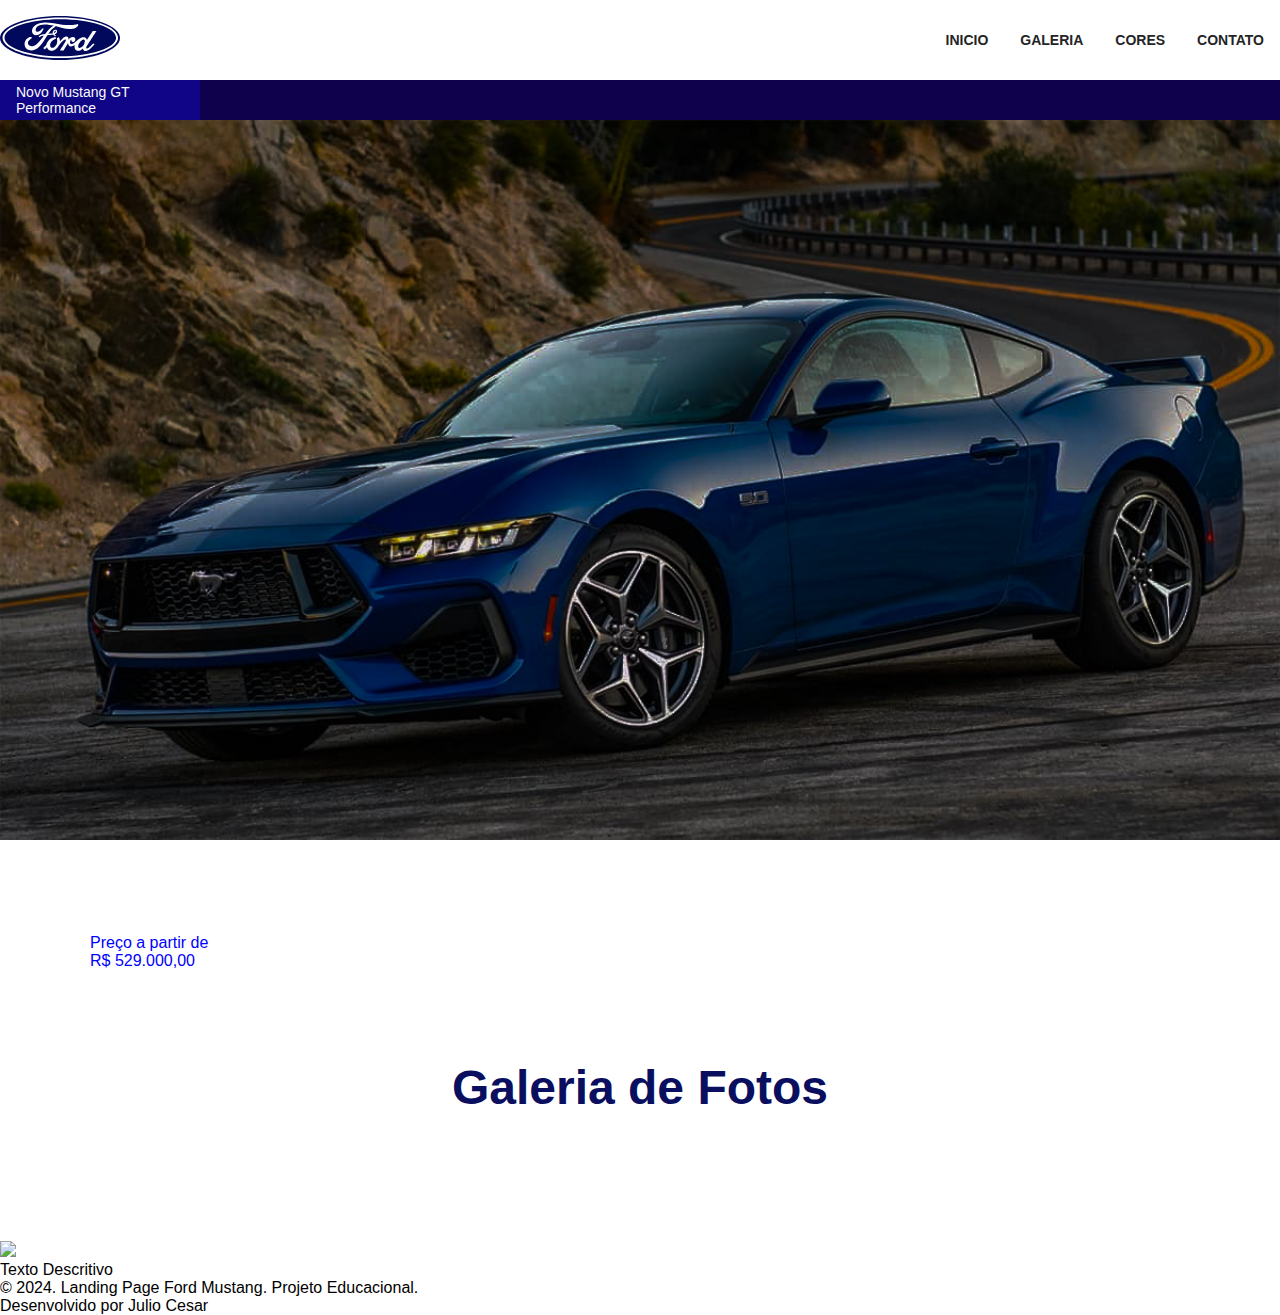
==== index.html @ c280e9c6 "Html e Estilização" ====
<!DOCTYPE html>
<html lang="pt-BR">

<head>
    <meta charset="UTF-8">
    <meta name="viewport" content="width=device-width, initial-scale=1.0">
    <title>Ford Mustang | Landing Page</title>
    <link rel="stylesheet" href="css/style.css">
</head>

<body>
    <header>
        <nav>
            <div class="logo">
                <img src="assets/ford-logo.svg" alt="Logo Jeep">
            </div>
            <menu>
                <a href="">Inicio</a>
                <a href="">Galeria</a>
                <a href="">Cores</a>
                <a href="">Contato</a>
            </menu>
        </nav>
        <div class="bar">
            <div class="bar-text">
                Novo Mustang GT Performance
            </div>
        </div>
    </header>
    <main>
        <section id="inicio">
            <div class="banner">
                <img src="assets/mustang-azul-ford-escuro.png" alt="Ford Mustang">
            </div>
        </section>
        <div class="preco">
            <p>Preço a partir de </p>
            <p>R$ 529.000,00</p>
        </div>



        <section id="galeria">
            <div class="galeria">
                <h2>Galeria de Fotos</h2>
                <div class="thumbs">
                    <img src="" alt="">
                </div>
                <div class="thumb">
                    <img src="" alt="">
                </div>
                <div class="thumb">
                    <img src="" alt="">
                </div>
                <div class="thumb">
                    <img src="" alt="">
                </div>
                <div class="thumb">
                    <img src="" alt="">
                </div>
                <div class="thumb">
                    <img src="" alt="">
                </div>
                <div class="thumb">
                    <img src="" ">
                </div>
            </div>
            <div class="large ">
                <div class="img-large ">
                    <img src=" " alt=" ">
                </div>
                <p>Texto Descritivo</p>
            </div>
        </section>
        <section id="cores ">

        </section>
        <section id="contato ">

        </section>
    </main>
    <footer>
        <p>&copy; 2024. Landing Page Ford Mustang. Projeto Educacional.</p>
        <p>Desenvolvido por Julio Cesar</p>
    </footer>
</body>

</html>
---- css/style.css ----
* {
    margin: 0;
    padding: 0;
    box-sizing: border-box;
    font-family: Arial, Helvetica, sans-serif;
}

body {}

header {
    width: 100%;
    height: 120px;
}

nav {
    width: 1280px;
    height: 80px;
    margin: 0 auto;
    display: flex;
    justify-content: space-between;
    align-items: center;
}

.logo {
    width: 120px;
}

.logo img {
    width: 100%;
}

menu {
    display: flex;
}

menu a:link,
menu a:visited {
    height: 80px;
    display: flex;
    align-items: center;
    padding: 0 16px;
    text-decoration: none;
    text-transform: uppercase;
    font-size: 14px;
    font-weight: bold;
    transition: .3s;
    color: #242424;
}

menu a:hover {
    background-color: #40424a;
}

.bar {
    width: 100%;
    height: 40px;
    background-color: #10014D;
}

.bar-text {
    width: 200px;
    height: 40px;
    background-color: #0F0586;
    color: #fafafa;
    display: flex;
    align-items: center;
    padding: 0 16px;
    font-size: 14px;
}

section {
    width: 100%;
    position: relative;
}

.banner {
    width: 100%;
}

.banner img {
    width: 100%;
}

.preco {
    color: blue;
    padding: 90px;
}

.galeria {
    color: #090e5e;
}

.galeria h2 {
    text-align: center;
    font-size: 48px;
}
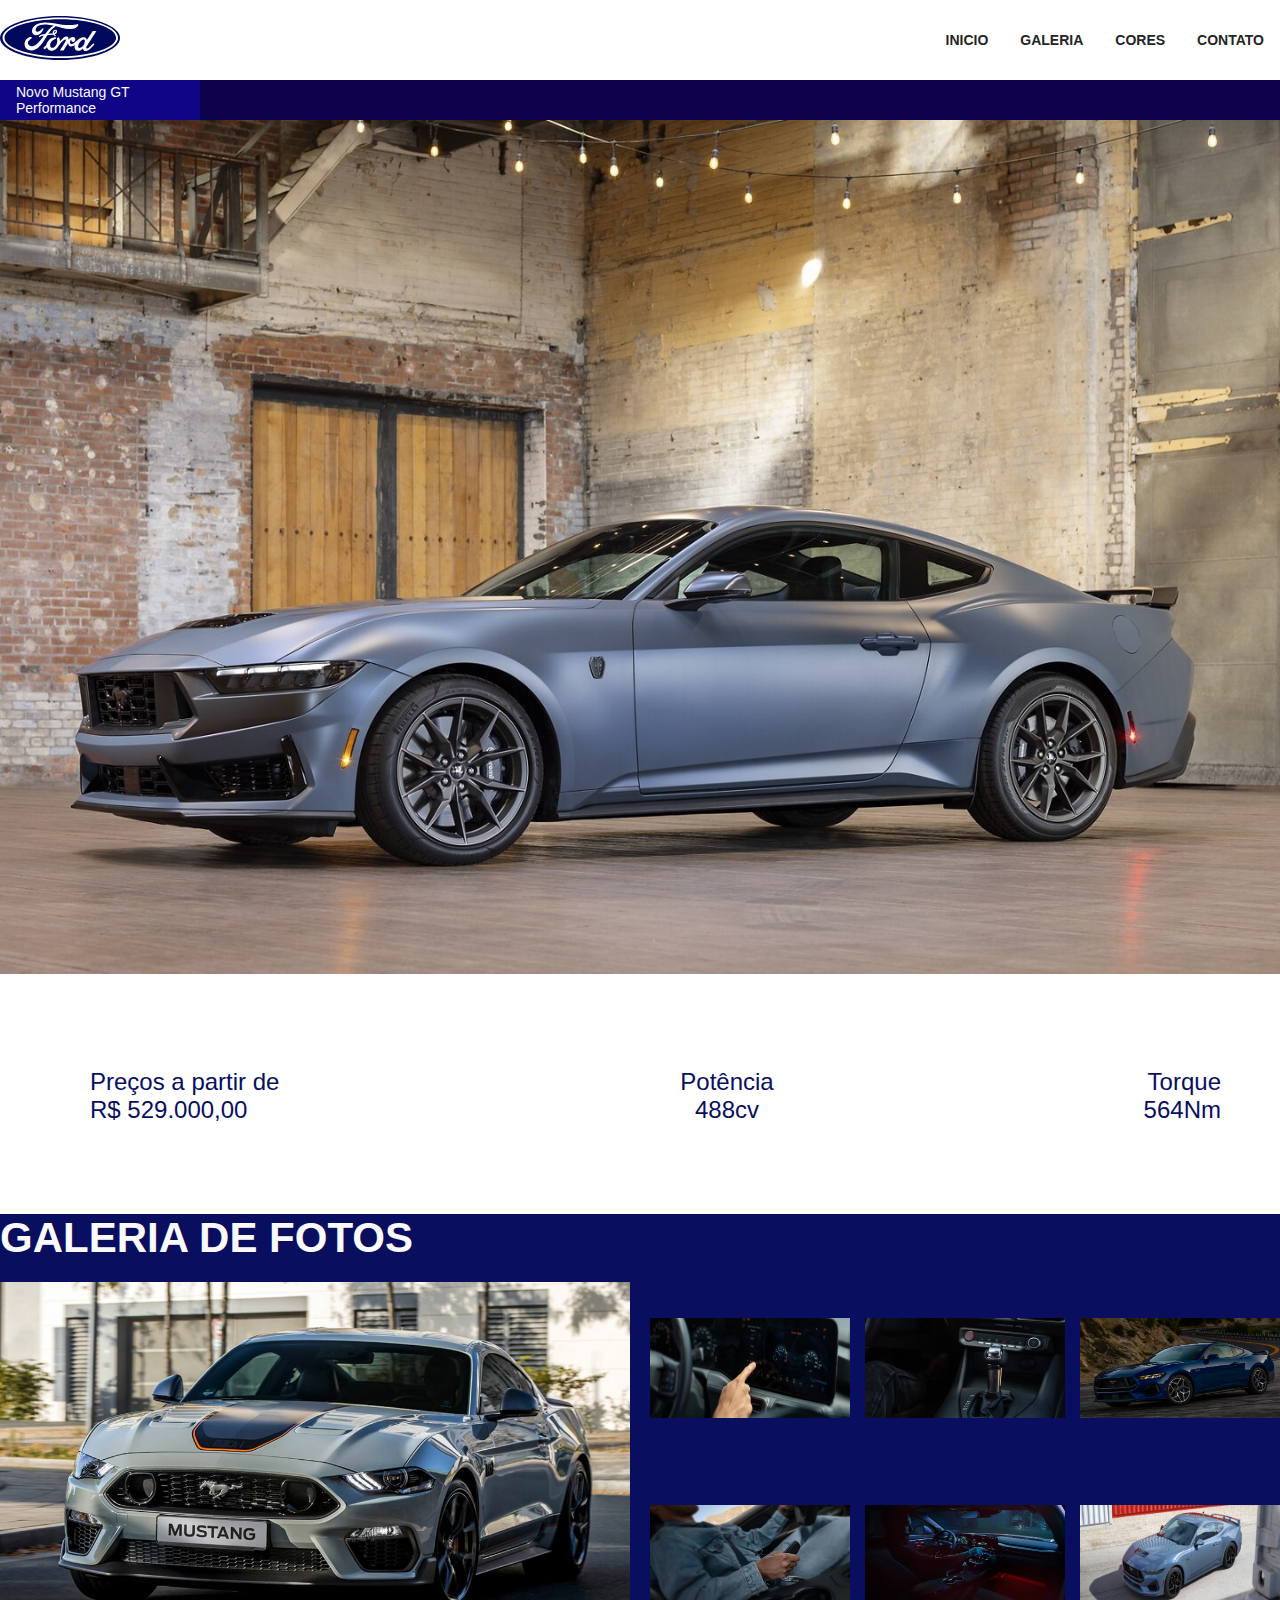
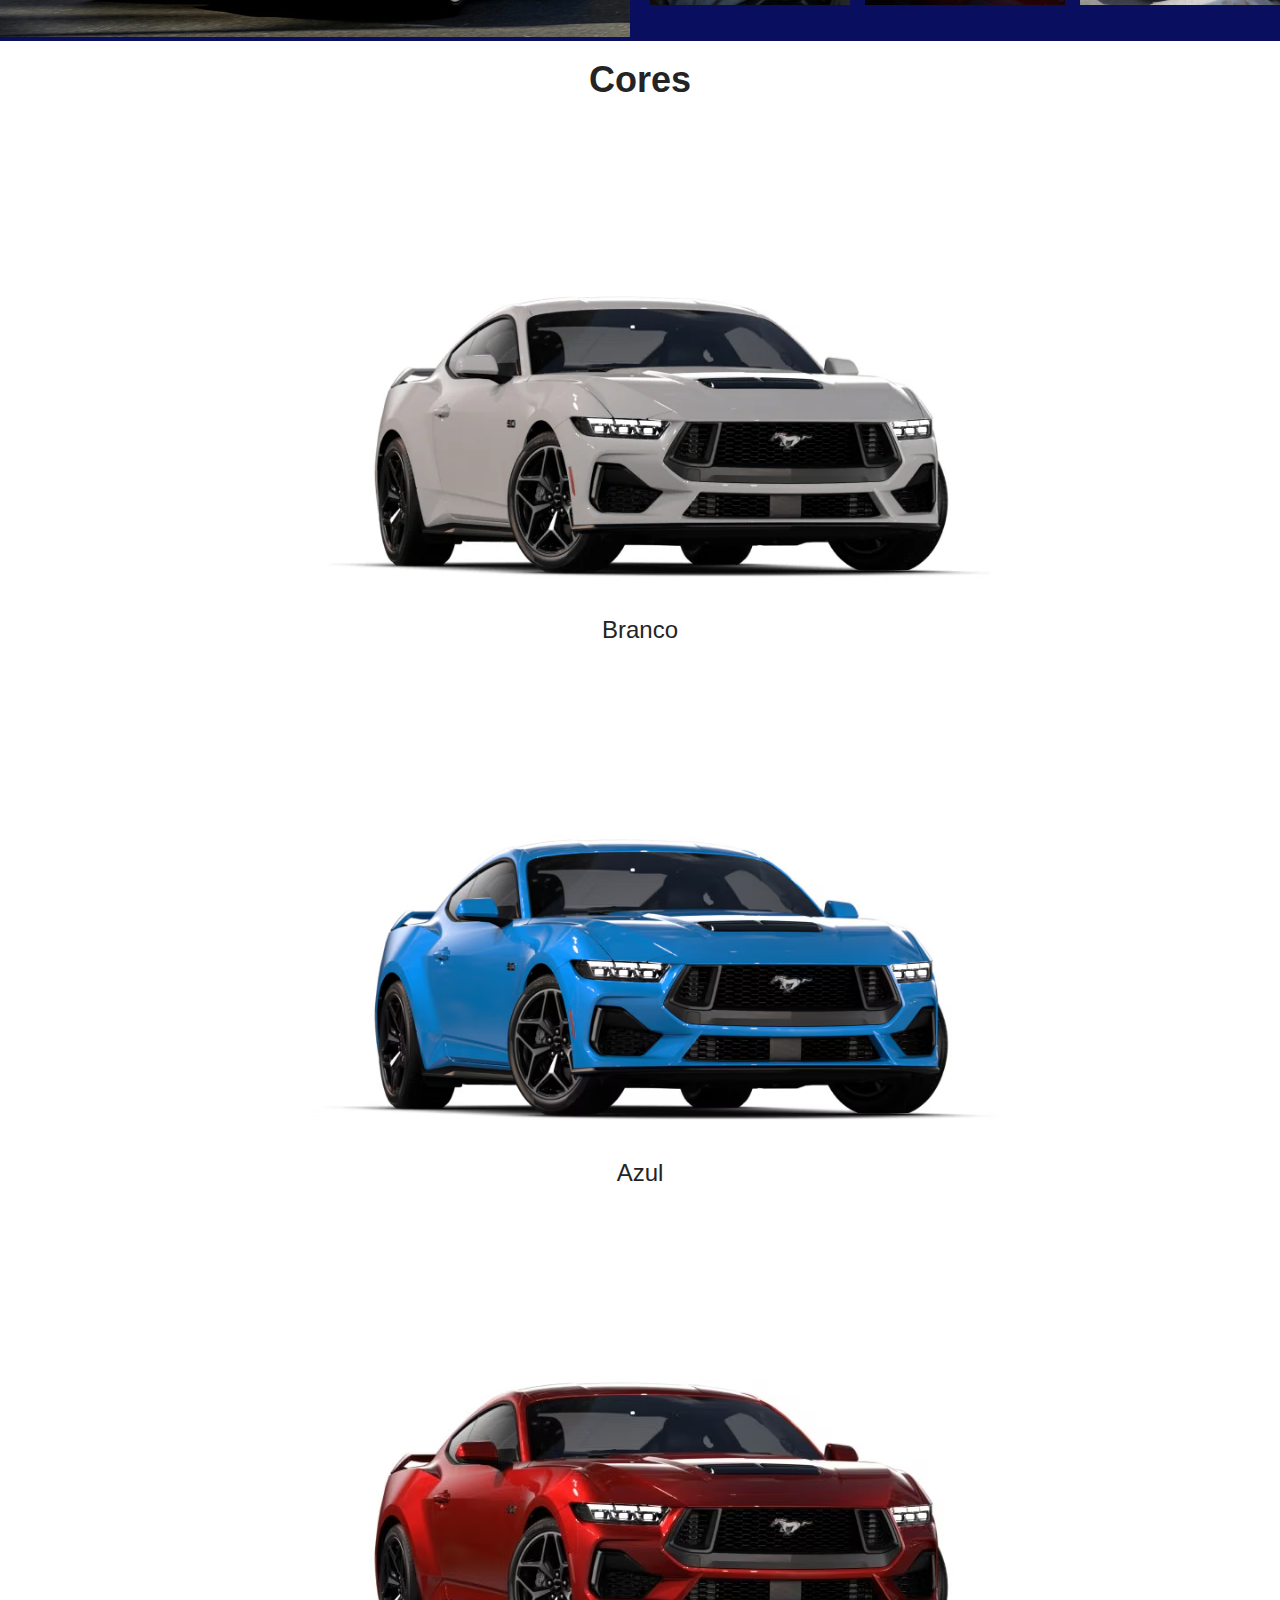
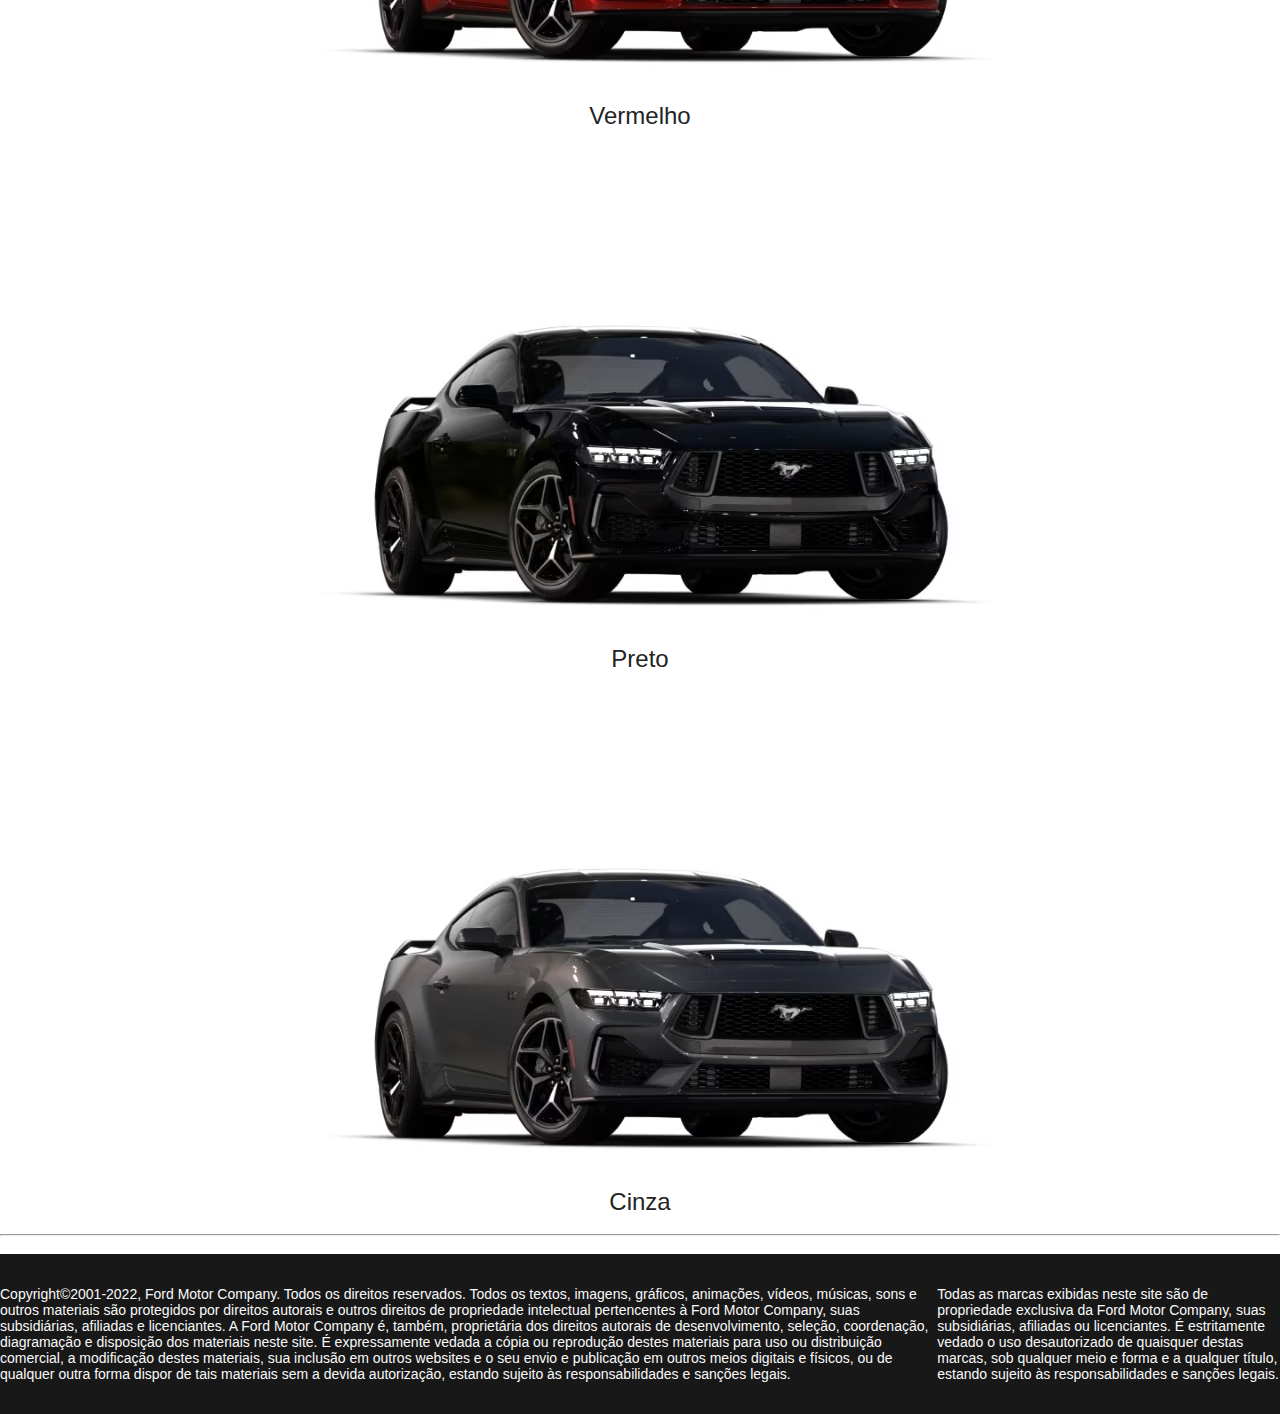
==== commit d69f49fa: "Html e Estilização" ====
--- a/index.html
+++ b/index.html
@@ -23,66 +23,104 @@
         </nav>
         <div class="bar">
             <div class="bar-text">
-                Novo Mustang GT Performance
+                Novo Mustang GT Performance
             </div>
         </div>
     </header>
     <main>
+
         <section id="inicio">
             <div class="banner">
-                <img src="assets/mustang-azul-ford-escuro.png" alt="Ford Mustang">
+                <img src="assets/banner-ford.jfif" alt="Ford Mustang">
             </div>
         </section>
-        <div class="preco">
-            <p>Preço a partir de </p>
-            <p>R$ 529.000,00</p>
-        </div>
+        <section class="info">
+            <div class="preco">
+                <p>Preços a partir de <br> R$ 529.000,00</p>
+            </div>
+            <div class="potencia">
+                <p>Potência <br> 488cv</p>
+            </div>
+            <div class="torque">
+                <p>Torque <br> 564Nm
+                </p>
+            </div>
+        </section>
 
 
-
-        <section id="galeria">
-            <div class="galeria">
-                <h2>Galeria de Fotos</h2>
-                <div class="thumbs">
-                    <img src="" alt="">
-                </div>
-                <div class="thumb">
-                    <img src="" alt="">
-                </div>
-                <div class="thumb">
-                    <img src="" alt="">
-                </div>
-                <div class="thumb">
-                    <img src="" alt="">
-                </div>
-                <div class="thumb">
-                    <img src="" alt="">
-                </div>
-                <div class="thumb">
-                    <img src="" alt="">
-                </div>
-                <div class="thumb">
-                    <img src="" ">
+    </main>
+    <section id="galeria">
+        <div class="galeria">
+            <h2>Galeria de Fotos</h2>
+            <div class="large">
+                <div class="img-large">
+                    <img src="assets/large-img.jpg" alt="" id="fotoGrande">
                 </div>
             </div>
-            <div class="large ">
-                <div class="img-large ">
-                    <img src=" " alt=" ">
+            <div class="thumbs">
+                <div class="thumb" onclick="trocaImg('thumb-ford.avif')">
+                    <img src="assets/thumb-ford.avif" alt="">
                 </div>
-                <p>Texto Descritivo</p>
+                <div class="thumb" onclick="trocaImg('cambio-ford.avif')">
+                    <img src="assets/cambio-ford.avif" alt="">
+                </div>
+                <div class="thumb" onclick="trocaImg('mustang-azul-ford-escuro.png')">
+                    <img src="assets/mustang-azul-ford-escuro.png" alt="">
+                </div>
+                <div class="thumb" onclick="trocaImg('freio-ford.avif')">
+                    <img src="assets/freio-ford.avif" alt="">
+                </div>
+                <div class="thumb" onclick="trocaImg('interior-ford.avif')">
+                    <img src="assets/interior-ford.avif" alt="">
+                </div>
+                <div class="thumb" onclick="trocaImg('ford-car.jpg')">
+                    <img src="assets/ford-car.jpg" alt="">
+                </div>
             </div>
-        </section>
-        <section id="cores ">
+        </div>
+    </section>
+    <br>
+    <section id="cores ">
+        <div class="titulo-cores ">
+            <h2>Cores</h2>
+            <div class="cor ">
+                <img src="assets/branco.webp " alt=" ">
+                <p>Branco</p>
+            </div>
+            <div class="cor ">
+                <img src="assets/azul.avif " alt=" ">
+                <p>Azul</p>
+            </div>
+            <div class="cor ">
+                <img src="assets/red.avif " alt=" ">
+                <p>Vermelho</p>
+            </div>
+            <div class="cor ">
+                <img src="assets/black.avif " alt=" ">
+                <p>Preto</p>
+            </div>
+            <div class="cor ">
+                <img src="assets/cinza.avif " alt=" ">
+                <p>Cinza</p>
+            </div>
+    </section>
+    <br>
+    <hr>
+    <br>
+    <section id="contato ">
+        <footer>
 
-        </section>
-        <section id="contato ">
+            <div class="info ">
+                <p>Copyright©2001-2022, Ford Motor Company. Todos os direitos reservados. Todos os textos, imagens, gráficos, animações, vídeos, músicas, sons e outros materiais são protegidos por direitos autorais e outros direitos de propriedade intelectual
+                    pertencentes à Ford Motor Company, suas subsidiárias, afiliadas e licenciantes. A Ford Motor Company é, também, proprietária dos direitos autorais de desenvolvimento, seleção, coordenação, diagramação e disposição dos materiais neste
+                    site. É expressamente vedada a cópia ou reprodução destes materiais para uso ou distribuição comercial, a modificação destes materiais, sua inclusão em outros websites e o seu envio e publicação em outros meios digitais e físicos,
+                    ou de qualquer outra forma dispor de tais materiais sem a devida autorização, estando sujeito às responsabilidades e sanções legais.</p>
 
-        </section>
-    </main>
-    <footer>
-        <p>&copy; 2024. Landing Page Ford Mustang. Projeto Educacional.</p>
-        <p>Desenvolvido por Julio Cesar</p>
-    </footer>
+                <p>Todas as marcas exibidas neste site são de propriedade exclusiva da Ford Motor Company, suas subsidiárias, afiliadas ou licenciantes. É estritamente vedado o uso desautorizado de quaisquer destas marcas, sob qualquer meio e forma e a qualquer
+                    título, estando sujeito às responsabilidades e sanções legais.</p>
+
+            </div>
+        </footer>
 </body>
 
 </html>--- a/css/style.css
+++ b/css/style.css
@@ -68,6 +68,10 @@
     font-size: 14px;
 }
 
+main {
+    width: 100%;
+}
+
 section {
     width: 100%;
     position: relative;
@@ -82,15 +86,145 @@
 }
 
 .preco {
-    color: blue;
+    color: #090e5e;
     padding: 90px;
+    font-size: 24px;
+}
+
+.potencia {
+    color: #090e5e;
+    font-size: 24px;
+    text-align: center;
+}
+
+.torque {
+    color: #090e5e;
+    font-size: 24px;
+    right: 100px;
+    text-align: right;
+    padding: 59px;
 }
 
 .galeria {
-    color: #090e5e;
+    width: 100%;
+    display: flex;
+    flex-wrap: wrap;
+    margin: 0 auto;
+    gap: 20px;
+    background-color: #090e5e;
 }
 
 .galeria h2 {
+    width: 100%;
+    font-size: 42px;
+    text-transform: uppercase;
+    color: #fafafa;
+}
+
+.galeria h2 span {
+    color: #090e5e;
+    position: relative;
+    top: 0px;
+    top: 16px;
+    left: -20px;
+}
+
+.thumbs {
+    width: 630px;
+    display: flex;
+    align-items: center;
+    flex-wrap: wrap;
+    gap: 15px;
+}
+
+.thumb {
+    width: 200px;
+    height: 100px;
+}
+
+.thumb img {
+    width: 100%;
+    height: 100px;
+}
+
+.large {
+    width: 630px;
+}
+
+.img-large {
+    width: 100%;
+}
+
+.img-large img {
+    width: 100%;
+}
+
+.titulo-cores {
+    color: #242424;
+    font-size: 24px;
     text-align: center;
-    font-size: 48px;
+}
+
+.info {
+    display: flex;
+    justify-content: space-between;
+    align-items: center;
+}
+
+.cor {
+    width: 100%;
+}
+
+.cor img {
+    width: 1280px;
+}
+
+footer {
+    width: 100%;
+    background-color: #181818;
+}
+
+footer nav {
+    width: 1280px;
+    display: flex;
+    gap: 32px;
+    margin: 0 auto;
+}
+
+footer nav menu,
+footer nav .social {
+    width: 624px;
+    display: flex;
+}
+
+footer nav menu {
+    flex-wrap: wrap;
+    gap: 4px 16px;
+}
+
+footer nav menu a {
+    display: flex;
+    width: fit-content;
+    height: 32px;
+    justify-content: center;
+    align-items: center;
+    color: #fafafa text-decoration;
+}
+
+footer nav .social {
+    gap: 16px;
+    justify-content: end;
+    align-items: center;
+    color: #fafafa;
+}
+
+footer .info {
+    width: 1280px;
+    margin: 0 auto;
+    padding: 32px 0;
+    color: #fafafa;
+}
+
+footer .info p {
+    font-size: 14px;
 }